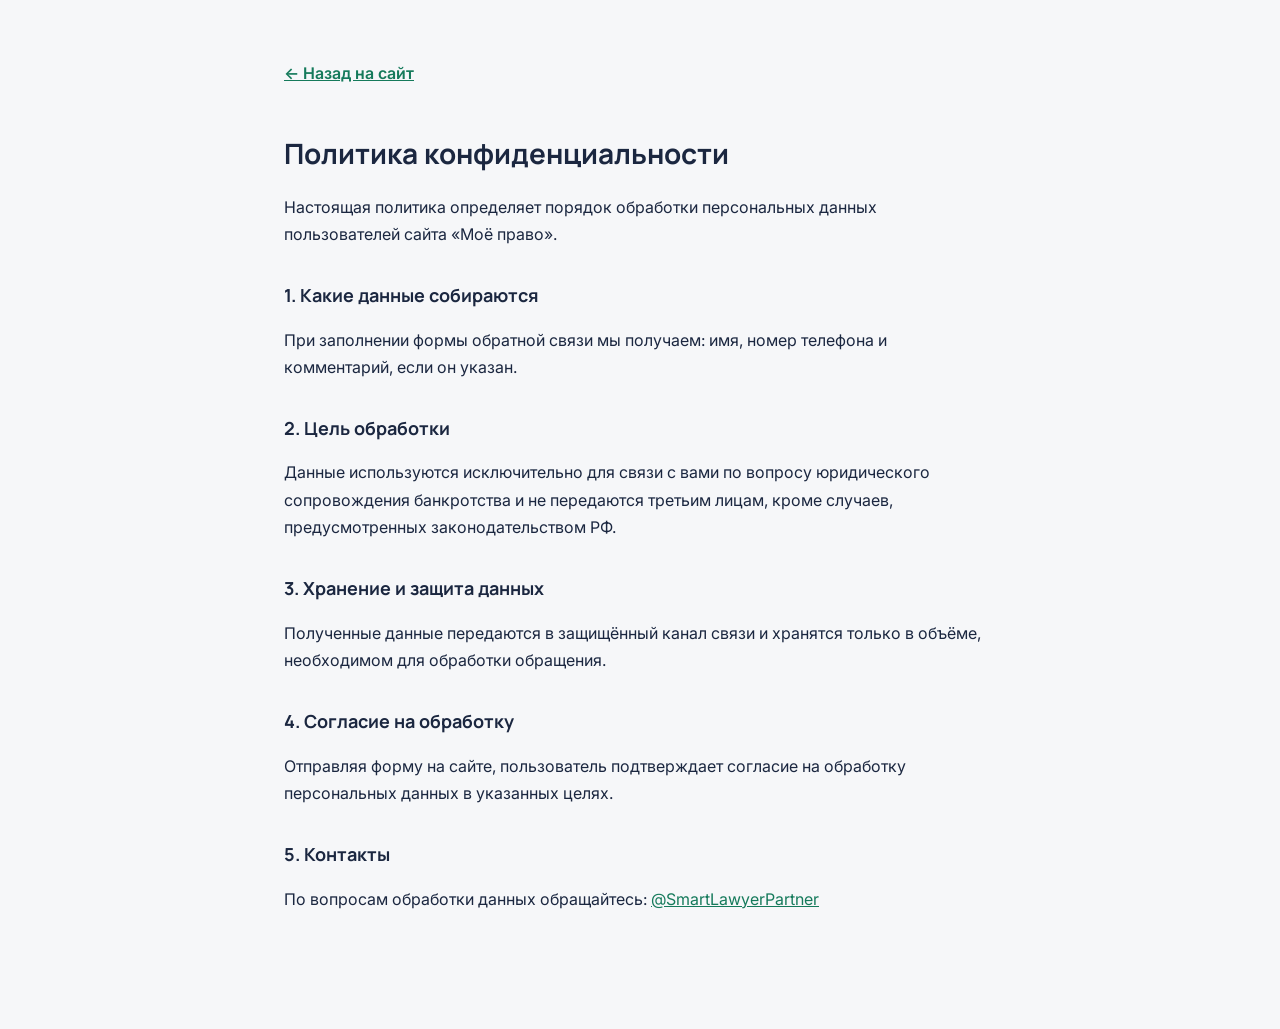
==== privacy.html @ 04298327 "init: landing for Моё право (банкротство физлиц/ИП)" ====
<!DOCTYPE html>
<html lang="ru">
<head>
<meta charset="UTF-8">
<meta name="viewport" content="width=device-width, initial-scale=1.0">
<title>Политика конфиденциальности — Моё право</title>
<link href="https://fonts.googleapis.com/css2?family=Inter:wght@400;500;600;700&family=Manrope:wght@700;800&display=swap" rel="stylesheet">
<style>
  * { box-sizing: border-box; }
  body { font-family: 'Inter', sans-serif; max-width: 760px; margin: 0 auto; padding: 60px 24px 100px; color: #1b2740; line-height: 1.7; background: #f6f7f9; }
  h1 { font-family: 'Manrope', sans-serif; font-size: 28px; margin-bottom: 8px; }
  h2 { font-family: 'Manrope', sans-serif; font-size: 18px; margin: 32px 0 10px; }
  a { color: #157a5b; }
  .back { display: inline-block; margin-bottom: 24px; font-weight: 600; }
</style>
</head>
<body>
  <a href="index.html" class="back">← Назад на сайт</a>
  <h1>Политика конфиденциальности</h1>
  <p>Настоящая политика определяет порядок обработки персональных данных пользователей сайта «Моё право».</p>

  <h2>1. Какие данные собираются</h2>
  <p>При заполнении формы обратной связи мы получаем: имя, номер телефона и комментарий, если он указан.</p>

  <h2>2. Цель обработки</h2>
  <p>Данные используются исключительно для связи с вами по вопросу юридического сопровождения банкротства и не передаются третьим лицам, кроме случаев, предусмотренных законодательством РФ.</p>

  <h2>3. Хранение и защита данных</h2>
  <p>Полученные данные передаются в защищённый канал связи и хранятся только в объёме, необходимом для обработки обращения.</p>

  <h2>4. Согласие на обработку</h2>
  <p>Отправляя форму на сайте, пользователь подтверждает согласие на обработку персональных данных в указанных целях.</p>

  <h2>5. Контакты</h2>
  <p>По вопросам обработки данных обращайтесь: <a href="https://t.me/SmartLawyerPartner" target="_blank" rel="noopener">@SmartLawyerPartner</a></p>
</body>
</html>
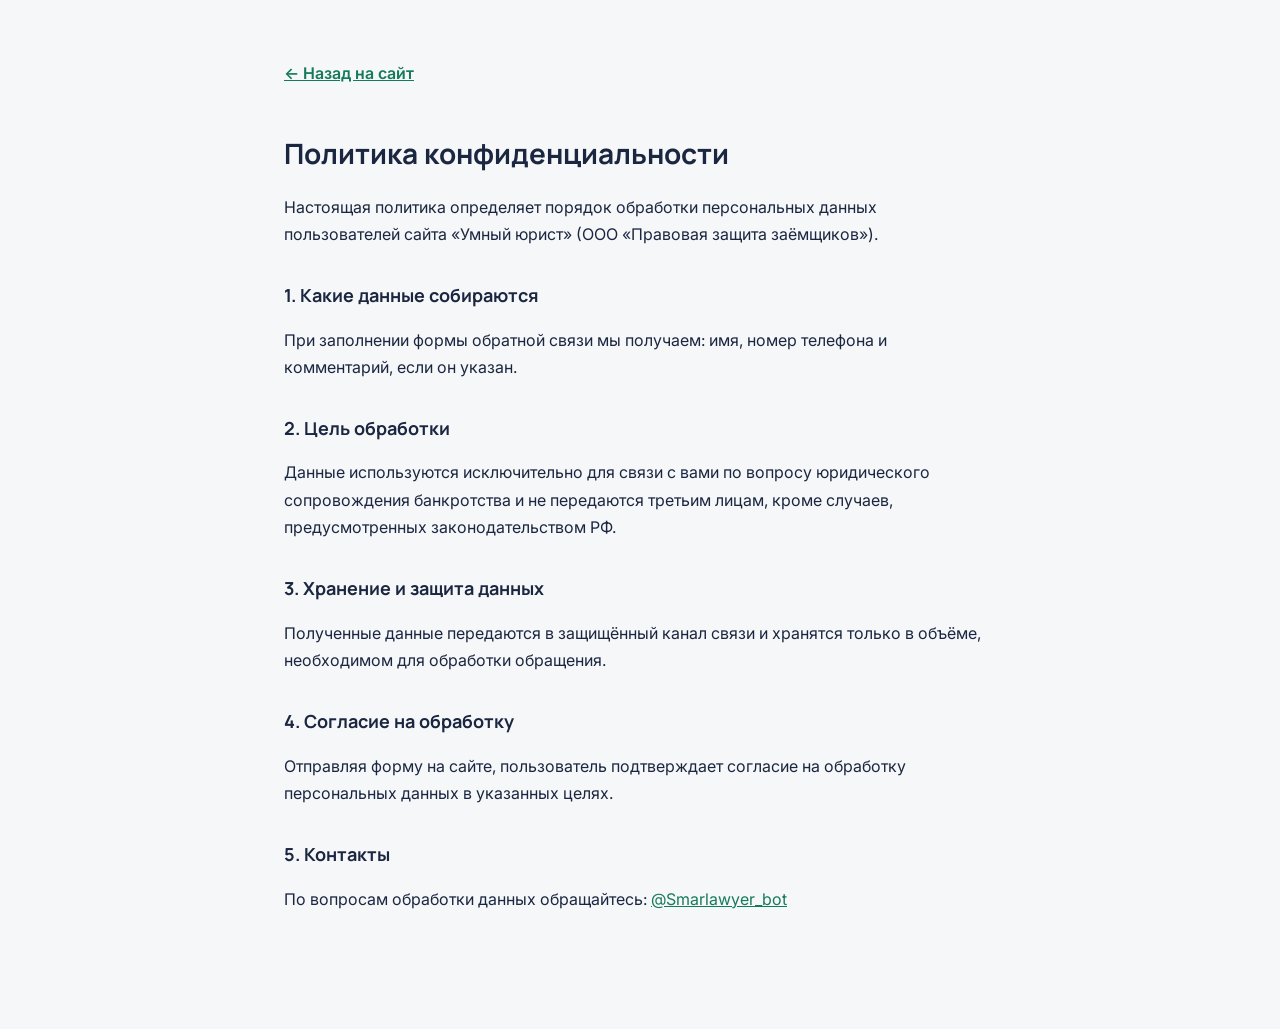
==== commit 5ae22b84: "fix: реальные контакты, логотип клиента, судрасходы отдельно от пакета, уточнения по FAQ" ====
--- a/privacy.html
+++ b/privacy.html
@@ -3,7 +3,7 @@
 <head>
 <meta charset="UTF-8">
 <meta name="viewport" content="width=device-width, initial-scale=1.0">
-<title>Политика конфиденциальности — Моё право</title>
+<title>Политика конфиденциальности — Умный юрист</title>
 <link href="https://fonts.googleapis.com/css2?family=Inter:wght@400;500;600;700&family=Manrope:wght@700;800&display=swap" rel="stylesheet">
 <style>
   * { box-sizing: border-box; }
@@ -17,7 +17,7 @@
 <body>
   <a href="index.html" class="back">← Назад на сайт</a>
   <h1>Политика конфиденциальности</h1>
-  <p>Настоящая политика определяет порядок обработки персональных данных пользователей сайта «Моё право».</p>
+  <p>Настоящая политика определяет порядок обработки персональных данных пользователей сайта «Умный юрист» (ООО «Правовая защита заёмщиков»).</p>
 
   <h2>1. Какие данные собираются</h2>
   <p>При заполнении формы обратной связи мы получаем: имя, номер телефона и комментарий, если он указан.</p>
@@ -32,6 +32,6 @@
   <p>Отправляя форму на сайте, пользователь подтверждает согласие на обработку персональных данных в указанных целях.</p>
 
   <h2>5. Контакты</h2>
-  <p>По вопросам обработки данных обращайтесь: <a href="https://t.me/SmartLawyerPartner" target="_blank" rel="noopener">@SmartLawyerPartner</a></p>
+  <p>По вопросам обработки данных обращайтесь: <a href="https://t.me/Smarlawyer_bot" target="_blank" rel="noopener">@Smarlawyer_bot</a></p>
 </body>
 </html>
